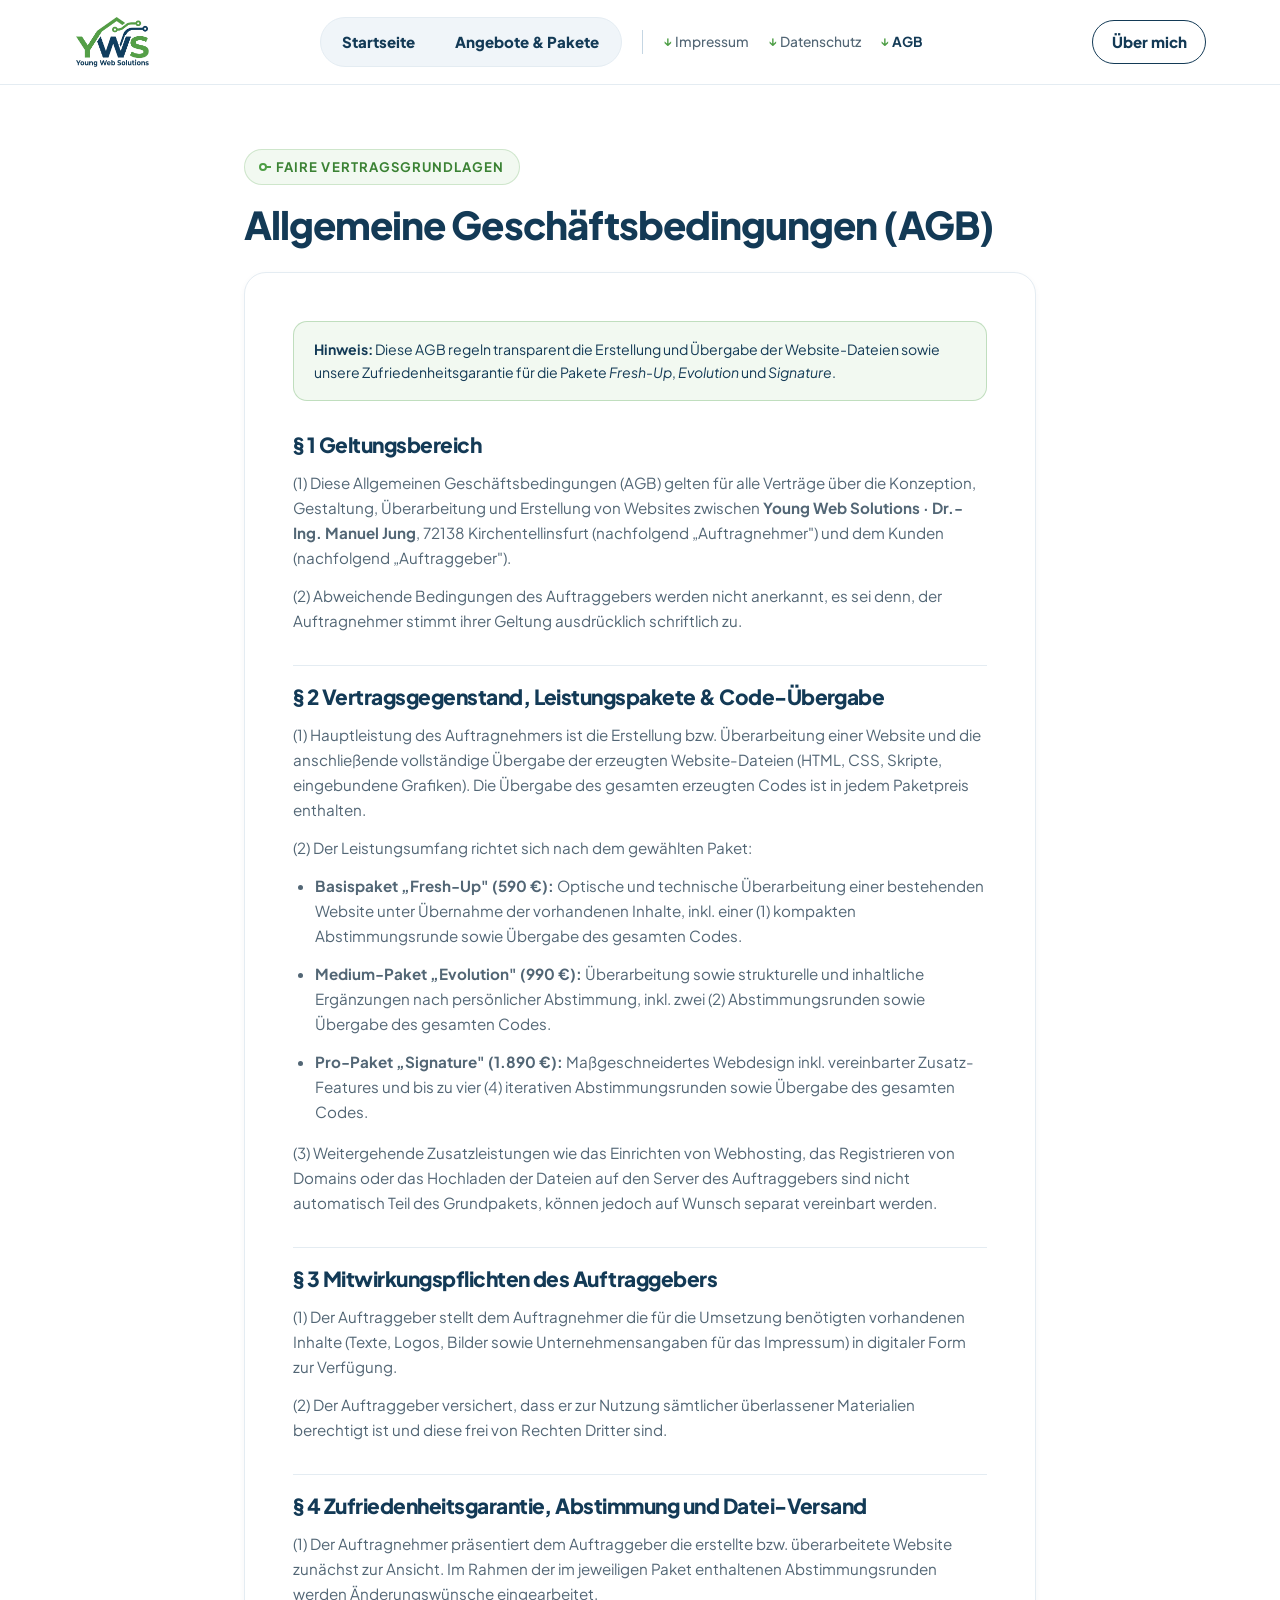
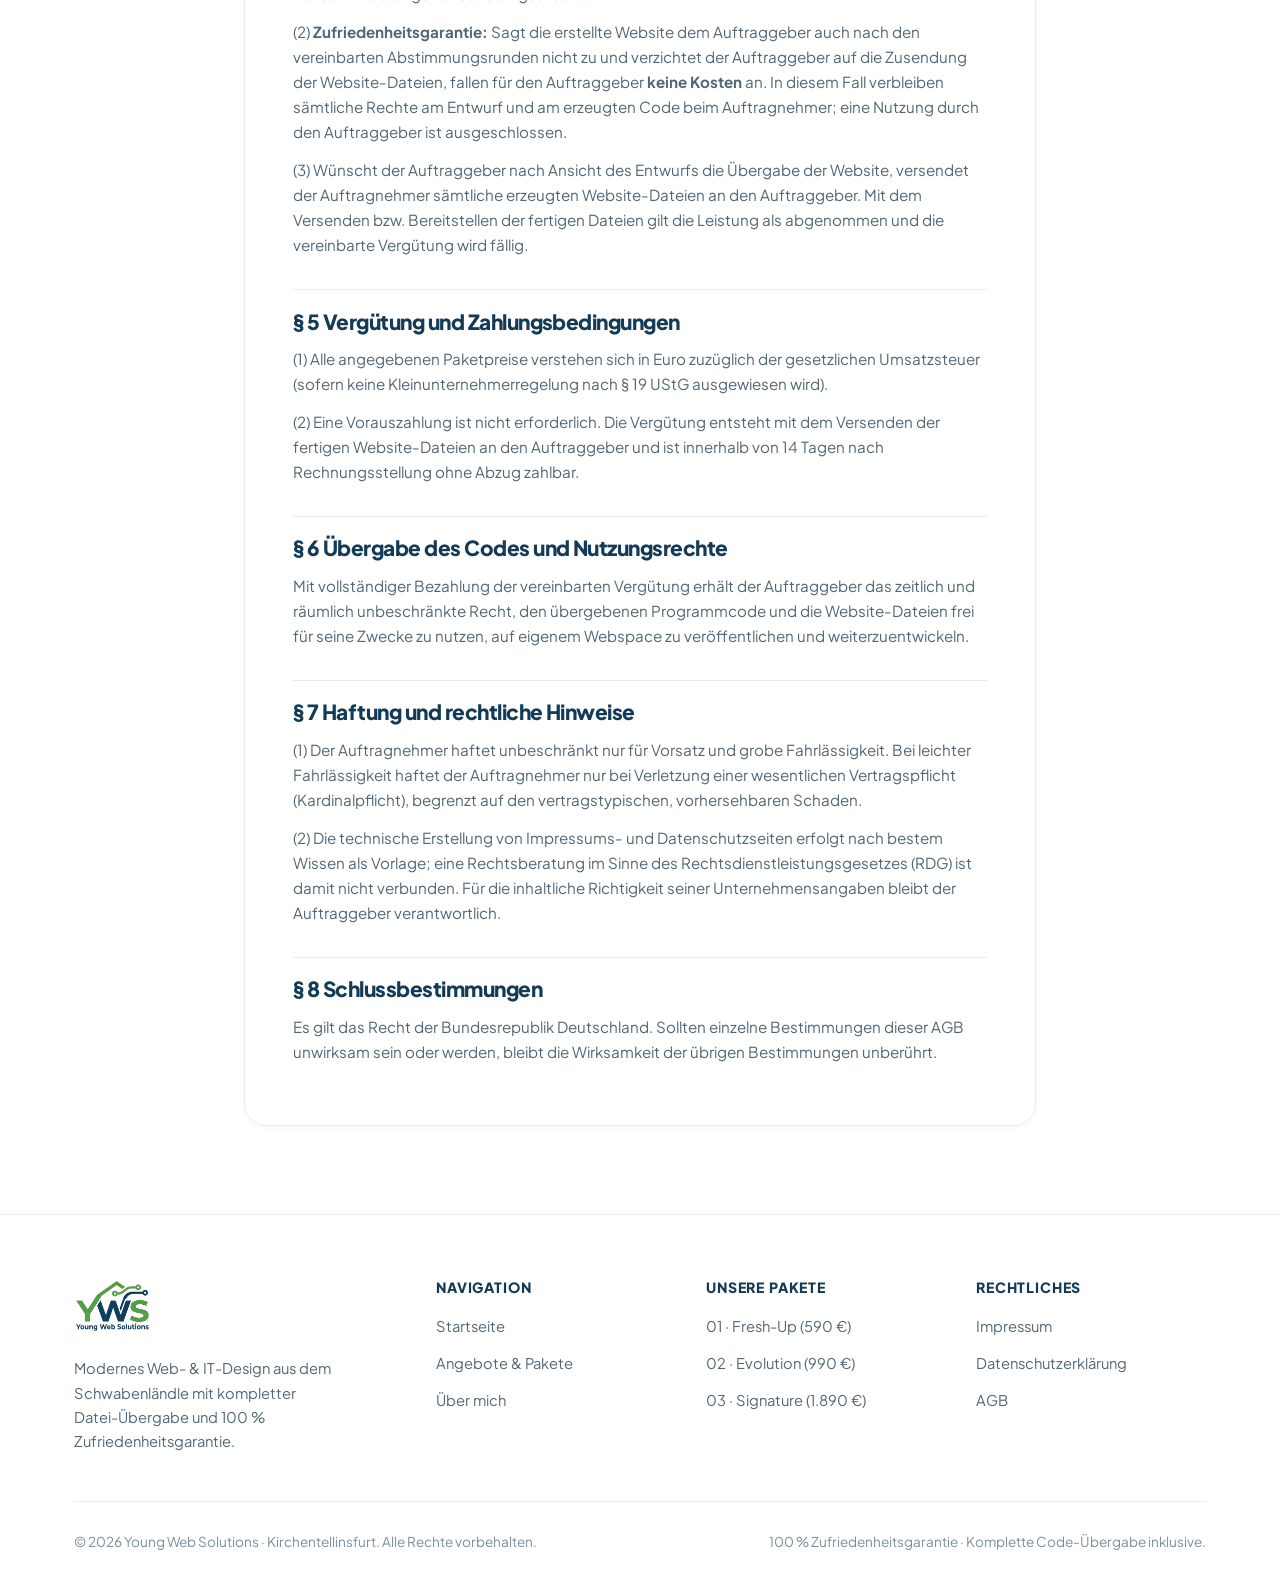
==== agb.html @ aafff188 "first commit" ====
<!DOCTYPE html>
<html lang="de">
<head>
  <meta charset="UTF-8" />
  <meta name="viewport" content="width=device-width, initial-scale=1.0" />
  <title>Allgemeine Geschäftsbedingungen (AGB) | Young Web Solutions</title>
  <meta name="description" content="Allgemeine Geschäftsbedingungen (AGB) inkl. Zufriedenheitsgarantie und Code-Übergabe von Young Web Solutions aus Kirchentellinsfurt." />
  <link rel="icon" type="image/png" href="assets/logo.png" />
  <link rel="preconnect" href="https://fonts.googleapis.com" />
  <link rel="preconnect" href="https://fonts.gstatic.com" crossorigin />
  <link href="https://fonts.googleapis.com/css2?family=Plus+Jakarta+Sans:wght@400;500;600;700;800&display=swap" rel="stylesheet" />
  <link rel="stylesheet" href="styles.css" />
</head>
<body>

  <!-- ======================= HEADER ======================= -->
  <header class="site-header">
    <div class="container nav-bar">
      <a href="index.html" class="brand-logo" aria-label="Young Web Solutions Startseite">
        <img src="assets/logo.png" alt="Young Web Solutions Logo" width="160" height="54" />
      </a>

      <nav class="nav-links" aria-label="Hauptnavigation">
        <div class="nav-group-pages" role="group" aria-label="Hauptseiten">
          <a href="index.html" class="nav-link--page">Startseite</a>
          <a href="angebote.html" class="nav-link--page">Angebote &amp; Pakete</a>
        </div>

        <span class="nav-divider" aria-hidden="true"></span>

        <div class="nav-group-sections" role="group" aria-label="Rechtliche Seiten">
          <a href="impressum.html" class="nav-link--section">Impressum</a>
          <a href="datenschutz.html" class="nav-link--section">Datenschutz</a>
          <a href="agb.html" class="nav-link--section" style="color:var(--yws-navy);font-weight:700;">AGB</a>
        </div>
      </nav>

      <div class="nav-actions">
        <button class="mobile-menu-btn" aria-label="Menü öffnen" aria-expanded="false">
          <svg width="24" height="24" viewBox="0 0 24 24" fill="none" stroke="currentColor" stroke-width="2.2" stroke-linecap="round">
            <line x1="3" y1="6" x2="21" y2="6"></line>
            <line x1="3" y1="12" x2="21" y2="12"></line>
            <line x1="3" y1="18" x2="21" y2="18"></line>
          </svg>
        </button>
        <a href="ueber-uns.html" class="nav-about-right">Über mich</a>
      </div>
    </div>
  </header>

  <main>
    <div class="legal-container">
      <span class="eyebrow">
        <span class="eyebrow__node"></span>
        Faire Vertragsgrundlagen
      </span>
      <h1 class="h1-display" style="font-size:2.4rem;margin-bottom:1.5rem;">Allgemeine Geschäftsbedingungen (AGB)</h1>

      <div class="legal-card legal-content">
        <div class="legal-notice-banner">
          <strong>Hinweis:</strong> Diese AGB regeln transparent die Erstellung und Übergabe der Website-Dateien sowie unsere Zufriedenheitsgarantie für die Pakete <em>Fresh-Up</em>, <em>Evolution</em> und <em>Signature</em>.
        </div>

        <h2>§ 1 Geltungsbereich</h2>
        <p>
          (1) Diese Allgemeinen Geschäftsbedingungen (AGB) gelten für alle Verträge über die Konzeption, Gestaltung, Überarbeitung und Erstellung von Websites zwischen <strong>Young Web Solutions · Dr.-Ing. Manuel Jung</strong>, 72138 Kirchentellinsfurt (nachfolgend „Auftragnehmer") und dem Kunden (nachfolgend „Auftraggeber").
        </p>
        <p>
          (2) Abweichende Bedingungen des Auftraggebers werden nicht anerkannt, es sei denn, der Auftragnehmer stimmt ihrer Geltung ausdrücklich schriftlich zu.
        </p>

        <h2>§ 2 Vertragsgegenstand, Leistungspakete &amp; Code-Übergabe</h2>
        <p>
          (1) Hauptleistung des Auftragnehmers ist die Erstellung bzw. Überarbeitung einer Website und die anschließende vollständige Übergabe der erzeugten Website-Dateien (HTML, CSS, Skripte, eingebundene Grafiken). Die Übergabe des gesamten erzeugten Codes ist in jedem Paketpreis enthalten.
        </p>
        <p>
          (2) Der Leistungsumfang richtet sich nach dem gewählten Paket:
        </p>
        <ul>
          <li><strong>Basispaket „Fresh-Up" (590 €):</strong> Optische und technische Überarbeitung einer bestehenden Website unter Übernahme der vorhandenen Inhalte, inkl. einer (1) kompakten Abstimmungsrunde sowie Übergabe des gesamten Codes.</li>
          <li><strong>Medium-Paket „Evolution" (990 €):</strong> Überarbeitung sowie strukturelle und inhaltliche Ergänzungen nach persönlicher Abstimmung, inkl. zwei (2) Abstimmungsrunden sowie Übergabe des gesamten Codes.</li>
          <li><strong>Pro-Paket „Signature" (1.890 €):</strong> Maßgeschneidertes Webdesign inkl. vereinbarter Zusatz-Features und bis zu vier (4) iterativen Abstimmungsrunden sowie Übergabe des gesamten Codes.</li>
        </ul>
        <p>
          (3) Weitergehende Zusatzleistungen wie das Einrichten von Webhosting, das Registrieren von Domains oder das Hochladen der Dateien auf den Server des Auftraggebers sind nicht automatisch Teil des Grundpakets, können jedoch auf Wunsch separat vereinbart werden.
        </p>

        <h2>§ 3 Mitwirkungspflichten des Auftraggebers</h2>
        <p>
          (1) Der Auftraggeber stellt dem Auftragnehmer die für die Umsetzung benötigten vorhandenen Inhalte (Texte, Logos, Bilder sowie Unternehmensangaben für das Impressum) in digitaler Form zur Verfügung.
        </p>
        <p>
          (2) Der Auftraggeber versichert, dass er zur Nutzung sämtlicher überlassener Materialien berechtigt ist und diese frei von Rechten Dritter sind.
        </p>

        <h2>§ 4 Zufriedenheitsgarantie, Abstimmung und Datei-Versand</h2>
        <p>
          (1) Der Auftragnehmer präsentiert dem Auftraggeber die erstellte bzw. überarbeitete Website zunächst zur Ansicht. Im Rahmen der im jeweiligen Paket enthaltenen Abstimmungsrunden werden Änderungswünsche eingearbeitet.
        </p>
        <p>
          (2) <strong>Zufriedenheitsgarantie:</strong> Sagt die erstellte Website dem Auftraggeber auch nach den vereinbarten Abstimmungsrunden nicht zu und verzichtet der Auftraggeber auf die Zusendung der Website-Dateien, fallen für den Auftraggeber <strong>keine Kosten</strong> an. In diesem Fall verbleiben sämtliche Rechte am Entwurf und am erzeugten Code beim Auftragnehmer; eine Nutzung durch den Auftraggeber ist ausgeschlossen.
        </p>
        <p>
          (3) Wünscht der Auftraggeber nach Ansicht des Entwurfs die Übergabe der Website, versendet der Auftragnehmer sämtliche erzeugten Website-Dateien an den Auftraggeber. Mit dem Versenden bzw. Bereitstellen der fertigen Dateien gilt die Leistung als abgenommen und die vereinbarte Vergütung wird fällig.
        </p>

        <h2>§ 5 Vergütung und Zahlungsbedingungen</h2>
        <p>
          (1) Alle angegebenen Paketpreise verstehen sich in Euro zuzüglich der gesetzlichen Umsatzsteuer (sofern keine Kleinunternehmerregelung nach § 19 UStG ausgewiesen wird).
        </p>
        <p>
          (2) Eine Vorauszahlung ist nicht erforderlich. Die Vergütung entsteht mit dem Versenden der fertigen Website-Dateien an den Auftraggeber und ist innerhalb von 14 Tagen nach Rechnungsstellung ohne Abzug zahlbar.
        </p>

        <h2>§ 6 Übergabe des Codes und Nutzungsrechte</h2>
        <p>
          Mit vollständiger Bezahlung der vereinbarten Vergütung erhält der Auftraggeber das zeitlich und räumlich unbeschränkte Recht, den übergebenen Programmcode und die Website-Dateien frei für seine Zwecke zu nutzen, auf eigenem Webspace zu veröffentlichen und weiterzuentwickeln.
        </p>

        <h2>§ 7 Haftung und rechtliche Hinweise</h2>
        <p>
          (1) Der Auftragnehmer haftet unbeschränkt nur für Vorsatz und grobe Fahrlässigkeit. Bei leichter Fahrlässigkeit haftet der Auftragnehmer nur bei Verletzung einer wesentlichen Vertragspflicht (Kardinalpflicht), begrenzt auf den vertragstypischen, vorhersehbaren Schaden.
        </p>
        <p>
          (2) Die technische Erstellung von Impressums- und Datenschutzseiten erfolgt nach bestem Wissen als Vorlage; eine Rechtsberatung im Sinne des Rechtsdienstleistungsgesetzes (RDG) ist damit nicht verbunden. Für die inhaltliche Richtigkeit seiner Unternehmensangaben bleibt der Auftraggeber verantwortlich.
        </p>

        <h2>§ 8 Schlussbestimmungen</h2>
        <p>
          Es gilt das Recht der Bundesrepublik Deutschland. Sollten einzelne Bestimmungen dieser AGB unwirksam sein oder werden, bleibt die Wirksamkeit der übrigen Bestimmungen unberührt.
        </p>
      </div>
    </div>
  </main>

  <!-- ======================= FOOTER ======================= -->
  <footer class="site-footer">
    <div class="container">
      <div class="footer-grid">
        <div class="footer-brand">
          <a href="index.html" class="brand-logo">
            <img src="assets/logo.png" alt="Young Web Solutions Logo" width="145" height="48" />
          </a>
          <p>
            Modernes Web- &amp; IT-Design aus dem Schwabenländle mit kompletter Datei-Übergabe und 100 % Zufriedenheitsgarantie.
          </p>
        </div>

        <div>
          <h4 class="footer-title">Navigation</h4>
          <ul class="footer-links">
            <li><a href="index.html">Startseite</a></li>
            <li><a href="angebote.html">Angebote &amp; Pakete</a></li>
            <li><a href="ueber-uns.html">Über mich</a></li>
          </ul>
        </div>

        <div>
          <h4 class="footer-title">Unsere Pakete</h4>
          <ul class="footer-links">
            <li><a href="angebote.html?paket=freshup">01 · Fresh-Up (590 €)</a></li>
            <li><a href="angebote.html?paket=evolution">02 · Evolution (990 €)</a></li>
            <li><a href="angebote.html?paket=signature">03 · Signature (1.890 €)</a></li>
          </ul>
        </div>

        <div>
          <h4 class="footer-title">Rechtliches</h4>
          <ul class="footer-links">
            <li><a href="impressum.html">Impressum</a></li>
            <li><a href="datenschutz.html">Datenschutzerklärung</a></li>
            <li><a href="agb.html">AGB</a></li>
          </ul>
        </div>
      </div>

      <div class="footer-bottom">
        <span>&copy; 2026 Young Web Solutions · Kirchentellinsfurt. Alle Rechte vorbehalten.</span>
        <span>100 % Zufriedenheitsgarantie · Komplette Code-Übergabe inklusive.</span>
      </div>
    </div>
  </footer>

  <script src="script.js"></script>
</body>
</html>
---- styles.css ----
/* ==========================================================================
   Young Web Solutions (YWS) — Design System & Stylesheet
   Stil: Weißer Hintergrund, präzise Typografie, YWS-Logo-Farbwelt (Navy & Grün)
   ========================================================================== */

:root {
  /* YWS Brand Colors (extracted from Logo) */
  --yws-navy: #133A56;
  --yws-navy-dark: #0B2538;
  --yws-navy-light: #1E4E70;
  --yws-navy-tint: #F0F5F9;

  --yws-green: #4D9E45;
  --yws-green-dark: #3B8234;
  --yws-green-light: #64B65B;
  --yws-green-tint: #F2F9F1;

  /* Pure White Canvas & Neutrals */
  --bg-white: #FFFFFF;
  --bg-subtle: #F9FBFC;
  --text-main: #132939;
  --text-muted: #526675;
  --text-light: #7B8E9D;
  --border-light: #E4ECF2;
  --border-hover: #C5D6E3;

  /* Shadows & Radius */
  --shadow-xs: 0 2px 6px rgba(19, 58, 86, 0.04);
  --shadow-sm: 0 6px 20px rgba(19, 58, 86, 0.06);
  --shadow-md: 0 14px 36px rgba(19, 58, 86, 0.09);
  --shadow-lg: 0 24px 54px rgba(19, 58, 86, 0.13);
  --shadow-green: 0 12px 28px rgba(77, 158, 69, 0.22);

  --radius-sm: 8px;
  --radius-md: 14px;
  --radius-lg: 22px;
  --radius-pill: 999px;

  --container-max: 1180px;
  --transition: 0.25s cubic-bezier(0.16, 1, 0.3, 1);
}

*,
*::before,
*::after {
  box-sizing: border-box;
  margin: 0;
  padding: 0;
}

html {
  scroll-behavior: smooth;
  font-size: 16px;
  background-color: var(--bg-white);
  color: var(--text-main);
  font-family: 'Plus Jakarta Sans', -apple-system, BlinkMacSystemFont, 'Segoe UI', Roboto, sans-serif;
  -webkit-font-smoothing: antialiased;
}

body {
  background-color: var(--bg-white);
  color: var(--text-main);
  line-height: 1.65;
  overflow-x: hidden;
  display: flex;
  flex-direction: column;
  min-height: 100vh;
}

main {
  flex: 1;
}

img {
  max-width: 100%;
  height: auto;
  display: block;
}

a {
  color: inherit;
  text-decoration: none;
  transition: color var(--transition);
}

ul {
  list-style: none;
}

/* ==========================================================================
   Layout & Containers
   ========================================================================== */

.container {
  width: 100%;
  max-width: var(--container-max);
  margin: 0 auto;
  padding: 0 1.5rem;
}

.section {
  padding: 5.5rem 0;
  background-color: var(--bg-white);
  position: relative;
}

.section--subtle-border {
  border-top: 1px solid var(--border-light);
  border-bottom: 1px solid var(--border-light);
}

.section-header {
  max-width: 700px;
  margin: 0 auto 3.5rem;
  text-align: center;
}

.section-header--left {
  margin-left: 0;
  text-align: left;
}

/* Circuit Badge inspired by YWS Logo nodes */
.eyebrow {
  display: inline-flex;
  align-items: center;
  gap: 0.55rem;
  font-size: 0.82rem;
  font-weight: 700;
  text-transform: uppercase;
  letter-spacing: 0.08em;
  color: var(--yws-green-dark);
  background-color: var(--yws-green-tint);
  border: 1px solid rgba(77, 158, 69, 0.22);
  padding: 0.38rem 0.9rem;
  border-radius: var(--radius-pill);
  margin-bottom: 1.1rem;
}

.eyebrow__node {
  width: 8px;
  height: 8px;
  border-radius: 50%;
  border: 2px solid var(--yws-green);
  background: var(--bg-white);
  position: relative;
}

.eyebrow__node::after {
  content: '';
  position: absolute;
  top: 50%;
  left: 100%;
  width: 6px;
  height: 2px;
  background: var(--yws-green);
  transform: translateY(-50%);
}

h1, h2, h3, h4 {
  color: var(--yws-navy);
  font-weight: 800;
  line-height: 1.18;
  letter-spacing: -0.025em;
}

.h1-display {
  font-size: clamp(2.35rem, 4.5vw, 3.6rem);
  margin-bottom: 1.35rem;
}

.h2-title {
  font-size: clamp(1.85rem, 3.2vw, 2.55rem);
  margin-bottom: 1rem;
}

.h3-title {
  font-size: 1.35rem;
  margin-bottom: 0.65rem;
}

.lead {
  font-size: clamp(1.06rem, 1.4vw, 1.2rem);
  color: var(--text-muted);
  line-height: 1.7;
}

.text-green {
  color: var(--yws-green);
}

.text-navy {
  color: var(--yws-navy);
}

/* ==========================================================================
   Navigation Header (Pure White with subtle bottom line)
   ========================================================================== */

.site-header {
  position: sticky;
  top: 0;
  z-index: 100;
  background-color: rgba(255, 255, 255, 0.94);
  backdrop-filter: blur(12px);
  border-bottom: 1px solid var(--border-light);
  transition: box-shadow var(--transition);
}

.site-header.is-scrolled {
  box-shadow: var(--shadow-xs);
}

.nav-bar {
  display: flex;
  align-items: center;
  justify-content: space-between;
  height: 84px;
  gap: 1.5rem;
}

.brand-logo {
  display: inline-flex;
  align-items: center;
  gap: 0.85rem;
  flex-shrink: 0;
}

.brand-logo img {
  height: 54px;
  width: auto;
  object-fit: contain;
}

.nav-links {
  display: flex;
  align-items: center;
  gap: 0.5rem;
  flex: 1;
  justify-content: center;
}

/* Visual separation between Main Pages and On-Page Section Links */
.nav-group-pages {
  display: inline-flex;
  align-items: center;
  gap: 0.4rem;
  background: var(--yws-navy-tint);
  padding: 0.3rem;
  border-radius: var(--radius-pill);
  border: 1px solid var(--border-light);
}

.nav-link--page {
  font-size: 0.94rem;
  font-weight: 800;
  color: var(--yws-navy);
  padding: 0.45rem 1.05rem;
  border-radius: var(--radius-pill);
  transition: all var(--transition);
}

.nav-link--page:hover {
  background: rgba(255, 255, 255, 0.75);
  color: var(--yws-green-dark);
}

.nav-link--page.is-active {
  background: var(--yws-navy);
  color: #FFFFFF;
  box-shadow: var(--shadow-xs);
}

.nav-divider {
  width: 1px;
  height: 24px;
  background-color: var(--border-hover);
  margin: 0 0.75rem;
}

.nav-group-sections {
  display: inline-flex;
  align-items: center;
  gap: 1.15rem;
}

.nav-link--section {
  font-size: 0.86rem;
  font-weight: 500;
  color: var(--text-muted);
  display: inline-flex;
  align-items: center;
  gap: 0.28rem;
  padding: 0.3rem 0;
  position: relative;
}

.nav-link--section::before {
  content: '↓';
  font-size: 0.75rem;
  color: var(--yws-green);
  font-weight: 700;
}

.nav-link--section:hover {
  color: var(--yws-navy);
}

.nav-actions {
  display: flex;
  align-items: center;
  gap: 0.75rem;
  flex-shrink: 0;
}

/* Far-right always-visible "Über mich" main page button */
.nav-about-right {
  font-size: 0.94rem;
  font-weight: 800;
  color: var(--yws-navy);
  padding: 0.55rem 1.15rem;
  border-radius: var(--radius-pill);
  border: 1.5px solid var(--yws-navy);
  background: var(--bg-white);
  transition: all var(--transition);
  white-space: nowrap;
}

.nav-about-right:hover {
  background: var(--yws-navy-tint);
  color: var(--yws-green-dark);
  border-color: var(--yws-green);
}

.nav-about-right.is-active {
  background: var(--yws-navy);
  color: #FFFFFF;
  border-color: var(--yws-navy);
}

.mobile-menu-btn {
  display: none;
  background: none;
  border: 1px solid var(--border-light);
  border-radius: var(--radius-sm);
  padding: 0.55rem;
  cursor: pointer;
  color: var(--yws-navy);
}

/* ==========================================================================
   Buttons
   ========================================================================== */

.btn {
  display: inline-flex;
  align-items: center;
  justify-content: center;
  gap: 0.55rem;
  font-family: inherit;
  font-size: 0.96rem;
  font-weight: 700;
  padding: 0.85rem 1.55rem;
  border-radius: var(--radius-pill);
  border: 2px solid transparent;
  cursor: pointer;
  transition: all var(--transition);
  text-decoration: none;
  white-space: nowrap;
}

.btn--primary {
  background-color: var(--yws-green);
  color: #FFFFFF;
  box-shadow: 0 6px 18px rgba(77, 158, 69, 0.25);
}

.btn--primary:hover {
  background-color: var(--yws-green-dark);
  transform: translateY(-2px);
  box-shadow: var(--shadow-green);
}

.btn--navy {
  background-color: var(--yws-navy);
  color: #FFFFFF;
  box-shadow: 0 6px 18px rgba(19, 58, 86, 0.18);
}

.btn--navy:hover {
  background-color: var(--yws-navy-dark);
  transform: translateY(-2px);
  box-shadow: 0 10px 24px rgba(19, 58, 86, 0.26);
}

.btn--outline {
  background-color: var(--bg-white);
  color: var(--yws-navy);
  border-color: var(--border-hover);
}

.btn--outline:hover {
  border-color: var(--yws-navy);
  background-color: var(--yws-navy-tint);
}

.btn--sm {
  padding: 0.62rem 1.2rem;
  font-size: 0.88rem;
}

.btn--full {
  width: 100%;
}

/* ==========================================================================
   Hero Section & Interactive Before/After Showcase
   ========================================================================== */

.hero {
  padding: 4.5rem 0 5.5rem;
  background-color: var(--bg-white);
  position: relative;
  overflow: hidden;
}

/* Subtle decorative circuit line in background */
.hero-circuit-bg {
  position: absolute;
  top: 20px;
  right: -60px;
  width: 520px;
  height: 520px;
  opacity: 0.055;
  pointer-events: none;
  z-index: 0;
}

.hero-grid {
  display: grid;
  grid-template-columns: 1.08fr 0.92fr;
  gap: 3.5rem;
  align-items: center;
  position: relative;
  z-index: 1;
}

.hero-actions {
  display: flex;
  flex-wrap: wrap;
  gap: 1rem;
  margin-top: 2.1rem;
}

.hero-trust {
  display: flex;
  flex-wrap: wrap;
  gap: 1.6rem;
  margin-top: 2.6rem;
  padding-top: 1.8rem;
  border-top: 1px solid var(--border-light);
}

.trust-item {
  display: flex;
  align-items: center;
  gap: 0.55rem;
  font-size: 0.9rem;
  font-weight: 600;
  color: var(--text-main);
}

.trust-dot {
  width: 10px;
  height: 10px;
  border-radius: 50%;
  border: 2.5px solid var(--yws-green);
  background-color: var(--bg-white);
  flex-shrink: 0;
}

/* Interactive Transformation Card */
.showcase-card {
  background: var(--bg-white);
  border: 1px solid var(--border-light);
  border-radius: var(--radius-lg);
  padding: 1.5rem;
  box-shadow: var(--shadow-lg);
  position: relative;
}

.showcase-card__top {
  display: flex;
  align-items: center;
  justify-content: space-between;
  margin-bottom: 1.15rem;
  padding-bottom: 0.9rem;
  border-bottom: 1px solid var(--border-light);
}

.browser-dots {
  display: flex;
  gap: 6px;
}

.browser-dots span {
  width: 10px;
  height: 10px;
  border-radius: 50%;
  background: var(--border-hover);
}

.browser-dots span:nth-child(1) { background: #FF6B6B; }
.browser-dots span:nth-child(2) { background: #FFD166; }
.browser-dots span:nth-child(3) { background: var(--yws-green); }

.mode-switch {
  display: inline-flex;
  background: var(--yws-navy-tint);
  padding: 3px;
  border-radius: var(--radius-pill);
  border: 1px solid var(--border-light);
}

.mode-switch__btn {
  border: none;
  background: transparent;
  font-family: inherit;
  font-size: 0.78rem;
  font-weight: 700;
  padding: 0.35rem 0.85rem;
  border-radius: var(--radius-pill);
  cursor: pointer;
  color: var(--text-muted);
  transition: all var(--transition);
}

.mode-switch__btn.is-active {
  background: var(--bg-white);
  color: var(--yws-navy);
  box-shadow: var(--shadow-xs);
}

.mode-switch__btn.is-active[data-view="after"] {
  background: var(--yws-green);
  color: #FFFFFF;
}

.preview-stage {
  border-radius: var(--radius-md);
  border: 1px solid var(--border-light);
  padding: 1.5rem;
  min-height: 300px;
  display: flex;
  flex-direction: column;
  justify-content: space-between;
  transition: all 0.35s ease;
  background: var(--bg-white);
}

.preview-stage.is-before {
  background: #F4F5F7;
  font-family: 'Georgia', serif;
  border-style: dashed;
}

.preview-badge {
  display: inline-flex;
  align-items: center;
  gap: 0.4rem;
  font-family: 'Plus Jakarta Sans', sans-serif;
  font-size: 0.75rem;
  font-weight: 700;
  padding: 0.28rem 0.7rem;
  border-radius: var(--radius-pill);
  width: fit-content;
  margin-bottom: 0.9rem;
}

.preview-badge--old {
  background: #FFE8E8;
  color: #B83232;
}

.preview-badge--new {
  background: var(--yws-green-tint);
  color: var(--yws-green-dark);
}

.preview-metrics {
  display: grid;
  grid-template-columns: repeat(3, 1fr);
  gap: 0.75rem;
  margin-top: 1.25rem;
  font-family: 'Plus Jakarta Sans', sans-serif;
}

.metric-box {
  background: var(--bg-white);
  border: 1px solid var(--border-light);
  border-radius: var(--radius-sm);
  padding: 0.75rem;
  text-align: center;
}

.metric-box__val {
  display: block;
  font-size: 1.15rem;
  font-weight: 800;
  color: var(--yws-navy);
}

.metric-box__val--good {
  color: var(--yws-green-dark);
}

.metric-box__val--bad {
  color: #C94A4A;
}

.metric-box__label {
  font-size: 0.72rem;
  color: var(--text-muted);
  font-weight: 600;
}

/* ==========================================================================
   Feature / Philosophy Grid (Roof + Circuit Concept)
   ========================================================================== */

.pillars-grid {
  display: grid;
  grid-template-columns: repeat(3, 1fr);
  gap: 2rem;
}

.pillar-card {
  background: var(--bg-white);
  border: 1px solid var(--border-light);
  border-radius: var(--radius-md);
  padding: 2.2rem 1.9rem;
  transition: all var(--transition);
  position: relative;
}

.pillar-card::before {
  content: '';
  position: absolute;
  top: 0;
  left: 1.9rem;
  right: 1.9rem;
  height: 3px;
  background: linear-gradient(90deg, var(--yws-green), var(--yws-navy));
  border-radius: 0 0 4px 4px;
  opacity: 0;
  transition: opacity var(--transition);
}

.pillar-card:hover {
  transform: translateY(-5px);
  box-shadow: var(--shadow-md);
  border-color: var(--border-hover);
}

.pillar-card:hover::before {
  opacity: 1;
}

.pillar-icon {
  width: 52px;
  height: 52px;
  border-radius: 12px;
  background: var(--yws-green-tint);
  color: var(--yws-green-dark);
  display: flex;
  align-items: center;
  justify-content: center;
  margin-bottom: 1.4rem;
}

.pillar-card:nth-child(2) .pillar-icon {
  background: var(--yws-navy-tint);
  color: var(--yws-navy);
}

.pillar-card p {
  color: var(--text-muted);
  font-size: 0.96rem;
}

/* ==========================================================================
   Pricing / Packages Cards (3 Core Packages)
   ========================================================================== */

.pricing-grid {
  display: grid;
  grid-template-columns: repeat(3, 1fr);
  gap: 2rem;
  align-items: stretch;
}

.package-card {
  background: var(--bg-white);
  border: 1.5px solid var(--border-light);
  border-radius: var(--radius-lg);
  padding: 2.5rem 2.1rem;
  display: flex;
  flex-direction: column;
  justify-content: space-between;
  position: relative;
  transition: all var(--transition);
}

.package-card:hover {
  border-color: var(--border-hover);
  box-shadow: var(--shadow-md);
  transform: translateY(-4px);
}

.package-card--featured {
  border: 2px solid var(--yws-green);
  box-shadow: var(--shadow-lg);
}

.package-card.is-recommended-highlight {
  outline: 3px solid var(--yws-green);
  outline-offset: 4px;
}

.package-ribbon {
  position: absolute;
  top: -14px;
  right: 24px;
  background: var(--yws-green);
  color: #FFFFFF;
  font-size: 0.76rem;
  font-weight: 800;
  text-transform: uppercase;
  letter-spacing: 0.06em;
  padding: 0.35rem 0.95rem;
  border-radius: var(--radius-pill);
  box-shadow: 0 4px 12px rgba(77, 158, 69, 0.3);
}

.package-tier {
  font-size: 0.8rem;
  font-weight: 700;
  text-transform: uppercase;
  letter-spacing: 0.08em;
  color: var(--yws-green-dark);
  margin-bottom: 0.4rem;
  display: block;
}

.package-name {
  font-size: 1.65rem;
  font-weight: 800;
  color: var(--yws-navy);
  margin-bottom: 0.4rem;
}

.package-tagline {
  font-size: 0.95rem;
  color: var(--text-muted);
  min-height: 3rem;
  margin-bottom: 1.5rem;
}

.package-price-box {
  padding: 1.35rem 0;
  border-top: 1px solid var(--border-light);
  border-bottom: 1px solid var(--border-light);
  margin-bottom: 1.6rem;
}

.package-price-label {
  font-size: 0.78rem;
  font-weight: 600;
  color: var(--text-light);
  text-transform: uppercase;
  letter-spacing: 0.05em;
  display: block;
}

.package-price {
  font-size: 2.55rem;
  font-weight: 800;
  color: var(--yws-navy);
  line-height: 1.15;
  letter-spacing: -0.03em;
}

.package-price span {
  font-size: 1rem;
  font-weight: 600;
  color: var(--text-muted);
}

.package-vat {
  font-size: 0.8rem;
  color: var(--text-light);
  margin-top: 0.25rem;
}

.package-features {
  display: flex;
  flex-direction: column;
  gap: 0.88rem;
  margin-bottom: 2.2rem;
}

.package-features li {
  display: flex;
  align-items: flex-start;
  gap: 0.7rem;
  font-size: 0.94rem;
  color: var(--text-main);
  line-height: 1.45;
}

.check-icon {
  width: 20px;
  height: 20px;
  border-radius: 50%;
  background: var(--yws-green-tint);
  color: var(--yws-green-dark);
  display: inline-flex;
  align-items: center;
  justify-content: center;
  flex-shrink: 0;
  margin-top: 2px;
  font-size: 0.75rem;
  font-weight: 800;
}

.package-ideal {
  background: var(--bg-subtle);
  border-radius: var(--radius-sm);
  padding: 0.9rem 1rem;
  font-size: 0.85rem;
  color: var(--text-muted);
  margin-bottom: 1.6rem;
  border-left: 3px solid var(--yws-navy);
}

.package-card--featured .package-ideal {
  border-left-color: var(--yws-green);
  background: var(--yws-green-tint);
  color: var(--yws-navy);
}

/* ==========================================================================
   Interactive Package Finder ("Welches Paket passt zu Ihnen?")
   ========================================================================== */

.finder-box {
  background: var(--bg-white);
  border: 1.5px solid var(--border-light);
  border-radius: var(--radius-lg);
  padding: 2.4rem;
  box-shadow: var(--shadow-sm);
  margin-bottom: 4rem;
}

.finder-options {
  display: grid;
  grid-template-columns: repeat(3, 1fr);
  gap: 1.15rem;
  margin-top: 1.5rem;
}

.finder-option {
  background: var(--bg-white);
  border: 1.5px solid var(--border-light);
  border-radius: var(--radius-md);
  padding: 1.35rem;
  text-align: left;
  font-family: inherit;
  cursor: pointer;
  transition: all var(--transition);
  display: flex;
  flex-direction: column;
  gap: 0.45rem;
}

.finder-option:hover {
  border-color: var(--yws-green);
  background: var(--yws-green-tint);
}

.finder-option.is-selected {
  border-color: var(--yws-green);
  background: var(--yws-green-tint);
  box-shadow: var(--shadow-xs);
}

.finder-option__title {
  font-size: 1rem;
  font-weight: 800;
  color: var(--yws-navy);
}

.finder-option__desc {
  font-size: 0.86rem;
  color: var(--text-muted);
  line-height: 1.45;
}

.finder-result {
  margin-top: 1.4rem;
  padding: 1.15rem 1.4rem;
  border-radius: var(--radius-md);
  background: var(--yws-navy-tint);
  border: 1px solid var(--border-hover);
  display: flex;
  align-items: center;
  justify-content: space-between;
  gap: 1rem;
  flex-wrap: wrap;
}

/* ==========================================================================
   Comparison Table
   ========================================================================== */

.comparison-wrap {
  overflow-x: auto;
  border: 1px solid var(--border-light);
  border-radius: var(--radius-lg);
  background: var(--bg-white);
  box-shadow: var(--shadow-xs);
}

.comparison-table {
  width: 100%;
  border-collapse: collapse;
  min-width: 680px;
}

.comparison-table th,
.comparison-table td {
  padding: 1.1rem 1.35rem;
  text-align: left;
  border-bottom: 1px solid var(--border-light);
  font-size: 0.94rem;
}

.comparison-table th {
  background: var(--bg-subtle);
  color: var(--yws-navy);
  font-weight: 800;
}

.comparison-table th:not(:first-child),
.comparison-table td:not(:first-child) {
  text-align: center;
  width: 20%;
}

.comparison-table tr:last-child td {
  border-bottom: none;
}

.comparison-table tbody tr:hover {
  background-color: var(--bg-subtle);
}

/* ==========================================================================
   Process Steps (3-Step Workflow)
   ========================================================================== */

.steps-grid {
  display: grid;
  grid-template-columns: repeat(3, 1fr);
  gap: 2rem;
  position: relative;
}

.step-card {
  background: var(--bg-white);
  border: 1px solid var(--border-light);
  border-radius: var(--radius-md);
  padding: 2rem;
  position: relative;
}

.step-number {
  display: inline-flex;
  align-items: center;
  justify-content: center;
  width: 42px;
  height: 42px;
  border-radius: 50%;
  background: var(--yws-navy);
  color: #FFFFFF;
  font-weight: 800;
  font-size: 0.95rem;
  margin-bottom: 1.2rem;
  border: 3px solid var(--yws-green-tint);
}

/* ==========================================================================
   Contact & Package Inquiry Form
   ========================================================================== */

.contact-grid {
  display: grid;
  grid-template-columns: 0.9fr 1.1fr;
  gap: 3.5rem;
  align-items: start;
}

.contact-info-card {
  background: var(--bg-subtle);
  border: 1px solid var(--border-light);
  border-radius: var(--radius-lg);
  padding: 2.2rem;
}

.contact-list {
  display: flex;
  flex-direction: column;
  gap: 1.25rem;
  margin-top: 1.6rem;
}

.contact-list__item {
  display: flex;
  align-items: flex-start;
  gap: 0.9rem;
}

.contact-list__icon {
  width: 40px;
  height: 40px;
  border-radius: 10px;
  background: var(--bg-white);
  border: 1px solid var(--border-light);
  color: var(--yws-green-dark);
  display: flex;
  align-items: center;
  justify-content: center;
  flex-shrink: 0;
}

.form-card {
  background: var(--bg-white);
  border: 1.5px solid var(--border-light);
  border-radius: var(--radius-lg);
  padding: 2.4rem;
  box-shadow: var(--shadow-sm);
}

.form-row {
  display: grid;
  grid-template-columns: 1fr 1fr;
  gap: 1.15rem;
}

.form-group {
  margin-bottom: 1.25rem;
}

.form-label {
  display: block;
  font-size: 0.88rem;
  font-weight: 700;
  color: var(--yws-navy);
  margin-bottom: 0.45rem;
}

.form-control {
  width: 100%;
  padding: 0.82rem 1rem;
  font-family: inherit;
  font-size: 0.95rem;
  color: var(--text-main);
  background: var(--bg-white);
  border: 1.5px solid var(--border-light);
  border-radius: var(--radius-sm);
  transition: border-color var(--transition), box-shadow var(--transition);
}

.form-control:focus {
  outline: none;
  border-color: var(--yws-green);
  box-shadow: 0 0 0 3px rgba(77, 158, 69, 0.15);
}

textarea.form-control {
  resize: vertical;
  min-height: 120px;
}

.form-checkbox {
  display: flex;
  align-items: flex-start;
  gap: 0.65rem;
  font-size: 0.85rem;
  color: var(--text-muted);
  margin-bottom: 1.4rem;
}

.form-checkbox input {
  margin-top: 0.25rem;
  accent-color: var(--yws-green);
}

.form-checkbox a {
  color: var(--yws-navy);
  text-decoration: underline;
}

.form-feedback {
  display: none;
  padding: 1rem 1.2rem;
  border-radius: var(--radius-sm);
  background: var(--yws-green-tint);
  border: 1px solid var(--yws-green);
  color: var(--yws-navy);
  font-weight: 600;
  font-size: 0.92rem;
  margin-top: 1rem;
}

.form-feedback.is-visible {
  display: block;
}

/* ==========================================================================
   FAQ Accordion
   ========================================================================== */

.faq-list {
  max-width: 820px;
  margin: 0 auto;
  display: flex;
  flex-direction: column;
  gap: 1rem;
}

.faq-item {
  border: 1px solid var(--border-light);
  border-radius: var(--radius-md);
  background: var(--bg-white);
  overflow: hidden;
}

.faq-question {
  width: 100%;
  background: none;
  border: none;
  padding: 1.3rem 1.5rem;
  text-align: left;
  font-family: inherit;
  font-size: 1.02rem;
  font-weight: 700;
  color: var(--yws-navy);
  display: flex;
  align-items: center;
  justify-content: space-between;
  gap: 1rem;
  cursor: pointer;
}

.faq-question:hover {
  color: var(--yws-green-dark);
}

.faq-icon {
  width: 26px;
  height: 26px;
  border-radius: 50%;
  background: var(--yws-navy-tint);
  color: var(--yws-navy);
  display: inline-flex;
  align-items: center;
  justify-content: center;
  font-weight: 800;
  transition: transform var(--transition), background var(--transition);
  flex-shrink: 0;
}

.faq-item.is-open .faq-icon {
  transform: rotate(45deg);
  background: var(--yws-green);
  color: #FFFFFF;
}

.faq-answer {
  max-height: 0;
  overflow: hidden;
  transition: max-height 0.3s ease;
}

.faq-answer__inner {
  padding: 0 1.5rem 1.35rem;
  color: var(--text-muted);
  font-size: 0.95rem;
}

/* ==========================================================================
   Legal Pages (Impressum, Datenschutz, AGB)
   ========================================================================== */

.legal-container {
  max-width: 840px;
  margin: 0 auto;
  padding: 4rem 1.5rem 5.5rem;
}

.legal-card {
  background: var(--bg-white);
  border: 1px solid var(--border-light);
  border-radius: var(--radius-lg);
  padding: 3rem;
  box-shadow: var(--shadow-xs);
}

.legal-notice-banner {
  background: var(--yws-green-tint);
  border: 1px solid rgba(77, 158, 69, 0.3);
  border-radius: var(--radius-md);
  padding: 1rem 1.25rem;
  font-size: 0.88rem;
  color: var(--yws-navy);
  margin-bottom: 2rem;
}

.legal-content h2 {
  font-size: 1.3rem;
  margin: 2rem 0 0.75rem;
  padding-top: 1.2rem;
  border-top: 1px solid var(--border-light);
}

.legal-content h2:first-of-type {
  border-top: none;
  padding-top: 0;
  margin-top: 0.5rem;
}

.legal-content h3 {
  font-size: 1.05rem;
  margin: 1.25rem 0 0.45rem;
}

.legal-content p,
.legal-content li {
  color: var(--text-muted);
  font-size: 0.95rem;
  margin-bottom: 0.8rem;
}

.legal-content ul {
  list-style: disc;
  padding-left: 1.4rem;
  margin-bottom: 1rem;
}

.placeholder-tag {
  background: #FFF7E0;
  color: #8A5A00;
  padding: 0.1rem 0.45rem;
  border-radius: 4px;
  font-weight: 600;
  font-size: 0.88em;
  border: 1px dashed #E0B243;
}

/* ==========================================================================
   Footer (Clean White with Navy/Green Accents)
   ========================================================================== */

.site-footer {
  background: var(--bg-white);
  border-top: 1px solid var(--border-light);
  padding: 4rem 0 2.2rem;
}

.footer-grid {
  display: grid;
  grid-template-columns: 1.4fr 1fr 1fr 1fr;
  gap: 2.5rem;
  padding-bottom: 3rem;
  border-bottom: 1px solid var(--border-light);
}

.footer-brand p {
  color: var(--text-muted);
  font-size: 0.92rem;
  max-width: 320px;
  margin-top: 1rem;
}

.footer-title {
  font-size: 0.88rem;
  font-weight: 800;
  text-transform: uppercase;
  letter-spacing: 0.06em;
  color: var(--yws-navy);
  margin-bottom: 1.1rem;
}

.footer-links {
  display: flex;
  flex-direction: column;
  gap: 0.65rem;
}

.footer-links a {
  font-size: 0.92rem;
  color: var(--text-muted);
}

.footer-links a:hover {
  color: var(--yws-green-dark);
}

.footer-bottom {
  display: flex;
  align-items: center;
  justify-content: space-between;
  flex-wrap: wrap;
  gap: 1rem;
  padding-top: 1.8rem;
  font-size: 0.85rem;
  color: var(--text-light);
}

/* ==========================================================================
   Guarantee Banner & About Page Styles
   ========================================================================== */

.guarantee-banner {
  background: var(--yws-green-tint);
  border: 1.5px solid rgba(77, 158, 69, 0.35);
  border-radius: var(--radius-lg);
  padding: 2rem 2.4rem;
  display: flex;
  align-items: center;
  justify-content: space-between;
  gap: 2rem;
  margin-top: 3rem;
}

.guarantee-banner__badge {
  width: 60px;
  height: 60px;
  border-radius: 16px;
  background: var(--bg-white);
  border: 2px solid var(--yws-green);
  color: var(--yws-green-dark);
  display: flex;
  align-items: center;
  justify-content: center;
  font-size: 1.65rem;
  font-weight: 800;
  flex-shrink: 0;
  box-shadow: var(--shadow-xs);
}

.guarantee-banner__content {
  flex: 1;
}

.about-grid {
  display: grid;
  grid-template-columns: 1.05fr 0.95fr;
  gap: 3.5rem;
  align-items: center;
}

.profile-card {
  background: var(--bg-white);
  border: 1.5px solid var(--border-light);
  border-radius: var(--radius-lg);
  padding: 2.4rem;
  box-shadow: var(--shadow-md);
}

.profile-facts {
  display: grid;
  grid-template-columns: 1fr 1fr;
  gap: 1rem;
  margin-top: 1.6rem;
}

.profile-fact {
  background: var(--bg-subtle);
  border: 1px solid var(--border-light);
  border-radius: var(--radius-sm);
  padding: 1rem;
}

.profile-fact__label {
  display: block;
  font-size: 0.78rem;
  font-weight: 700;
  text-transform: uppercase;
  letter-spacing: 0.05em;
  color: var(--text-light);
  margin-bottom: 0.25rem;
}

.profile-fact__value {
  font-size: 1rem;
  font-weight: 800;
  color: var(--yws-navy);
}

/* ==========================================================================
   Responsive Design
   ========================================================================== */

@media (max-width: 980px) {
  .hero-grid,
  .contact-grid,
  .about-grid {
    grid-template-columns: 1fr;
  }

  .guarantee-banner {
    flex-direction: column;
    align-items: flex-start;
  }

  .pillars-grid,
  .pricing-grid,
  .steps-grid,
  .finder-options {
    grid-template-columns: 1fr;
  }

  .footer-grid {
    grid-template-columns: 1fr 1fr;
  }
}

@media (max-width: 860px) {
  .mobile-menu-btn {
    display: inline-flex;
  }

  .nav-links {
    position: absolute;
    top: 84px;
    left: 0;
    right: 0;
    background: var(--bg-white);
    flex-direction: column;
    align-items: flex-start;
    padding: 1.5rem;
    gap: 1.1rem;
    border-bottom: 1px solid var(--border-light);
    box-shadow: var(--shadow-md);
    display: none;
  }

  .nav-links.is-open {
    display: flex;
  }

  .nav-group-pages,
  .nav-group-sections {
    flex-direction: column;
    align-items: flex-start;
    width: 100%;
  }

  .nav-divider {
    width: 100%;
    height: 1px;
    margin: 0.35rem 0;
  }

  .form-row,
  .footer-grid {
    grid-template-columns: 1fr;
  }

  .legal-card {
    padding: 1.75rem;
  }

  .section {
    padding: 4rem 0;
  }
}
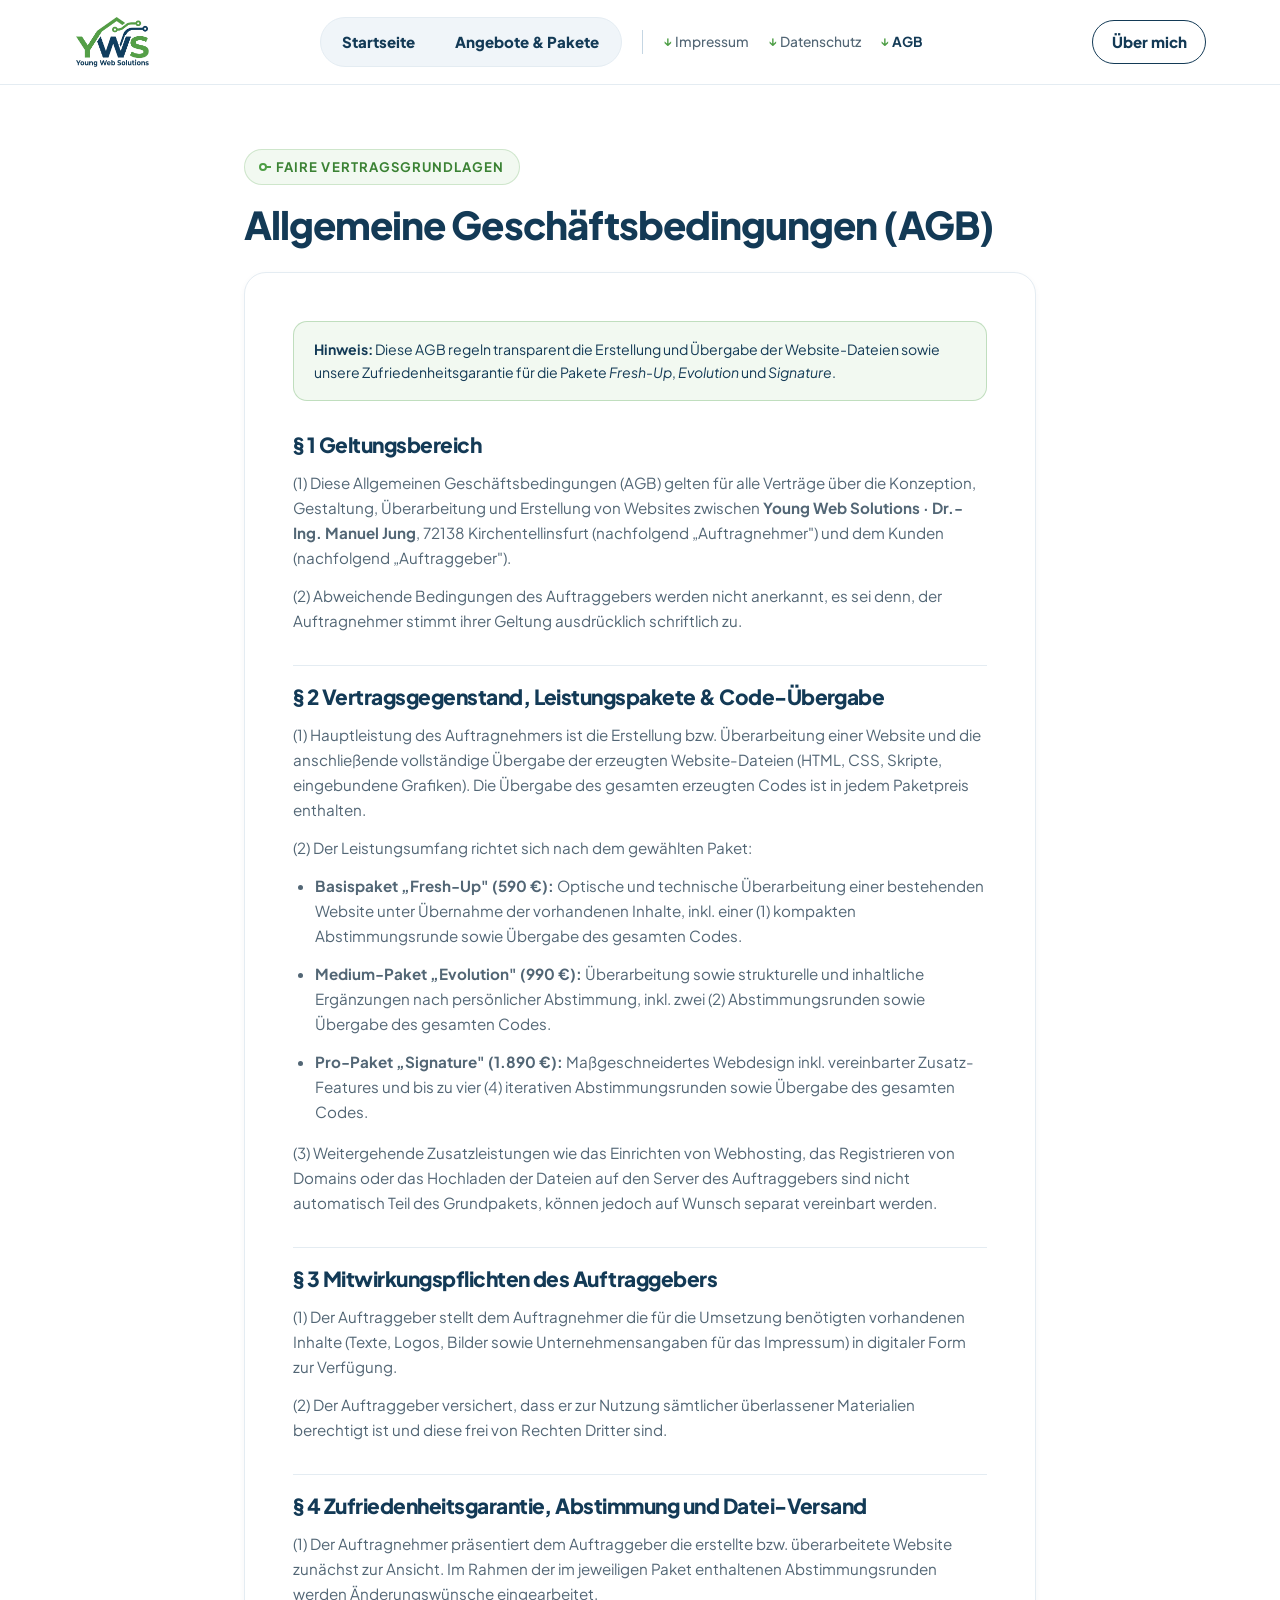
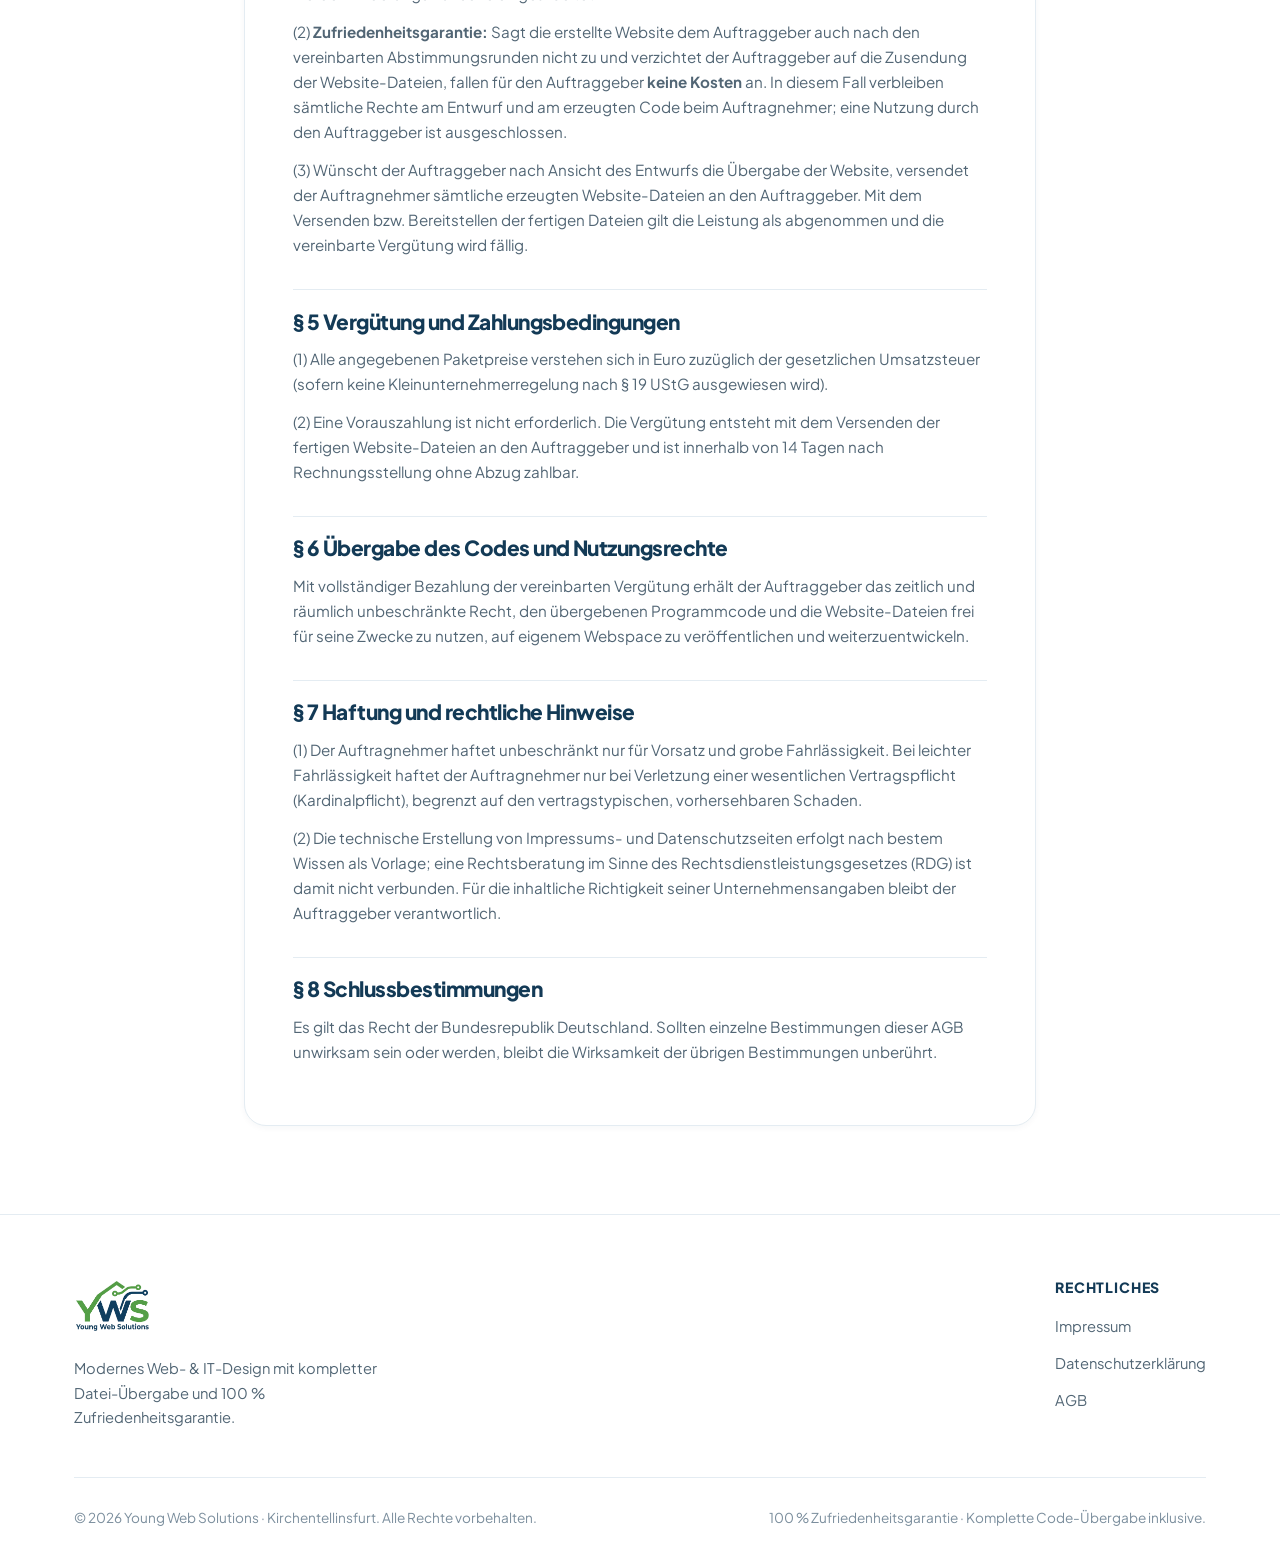
==== commit a09958d0: "Kleinere Anpassungen bzgl. Wording und Format" ====
--- a/agb.html
+++ b/agb.html
@@ -142,26 +142,8 @@
             <img src="assets/logo.png" alt="Young Web Solutions Logo" width="145" height="48" />
           </a>
           <p>
-            Modernes Web- &amp; IT-Design aus dem Schwabenländle mit kompletter Datei-Übergabe und 100 % Zufriedenheitsgarantie.
+            Modernes Web- &amp; IT-Design mit kompletter Datei-Übergabe und 100 % Zufriedenheitsgarantie.
           </p>
-        </div>
-
-        <div>
-          <h4 class="footer-title">Navigation</h4>
-          <ul class="footer-links">
-            <li><a href="index.html">Startseite</a></li>
-            <li><a href="angebote.html">Angebote &amp; Pakete</a></li>
-            <li><a href="ueber-uns.html">Über mich</a></li>
-          </ul>
-        </div>
-
-        <div>
-          <h4 class="footer-title">Unsere Pakete</h4>
-          <ul class="footer-links">
-            <li><a href="angebote.html?paket=freshup">01 · Fresh-Up (590 €)</a></li>
-            <li><a href="angebote.html?paket=evolution">02 · Evolution (990 €)</a></li>
-            <li><a href="angebote.html?paket=signature">03 · Signature (1.890 €)</a></li>
-          </ul>
         </div>
 
         <div>
--- a/styles.css
+++ b/styles.css
@@ -55,6 +55,7 @@
   color: var(--text-main);
   font-family: 'Plus Jakarta Sans', -apple-system, BlinkMacSystemFont, 'Segoe UI', Roboto, sans-serif;
   -webkit-font-smoothing: antialiased;
+  overflow-x: hidden;
 }
 
 body {
@@ -62,6 +63,7 @@
   color: var(--text-main);
   line-height: 1.65;
   overflow-x: hidden;
+  width: 100%;
   display: flex;
   flex-direction: column;
   min-height: 100vh;
@@ -366,7 +368,9 @@
   cursor: pointer;
   transition: all var(--transition);
   text-decoration: none;
-  white-space: nowrap;
+  white-space: normal;
+  text-align: center;
+  max-width: 100%;
 }
 
 .btn--primary {
@@ -493,6 +497,8 @@
   display: flex;
   align-items: center;
   justify-content: space-between;
+  flex-wrap: wrap;
+  gap: 0.5rem;
   margin-bottom: 1.15rem;
   padding-bottom: 0.9rem;
   border-bottom: 1px solid var(--border-light);
@@ -1279,8 +1285,10 @@
 }
 
 .footer-grid {
-  display: grid;
-  grid-template-columns: 1.4fr 1fr 1fr 1fr;
+  display: flex;
+  justify-content: space-between;
+  align-items: flex-start;
+  flex-wrap: wrap;
   gap: 2.5rem;
   padding-bottom: 3rem;
   border-bottom: 1px solid var(--border-light);
@@ -1417,7 +1425,7 @@
   .hero-grid,
   .contact-grid,
   .about-grid {
-    grid-template-columns: 1fr;
+    grid-template-columns: minmax(0, 1fr);
   }
 
   .guarantee-banner {
@@ -1429,11 +1437,7 @@
   .pricing-grid,
   .steps-grid,
   .finder-options {
-    grid-template-columns: 1fr;
-  }
-
-  .footer-grid {
-    grid-template-columns: 1fr 1fr;
+    grid-template-columns: minmax(0, 1fr);
   }
 }
 
@@ -1461,10 +1465,22 @@
     display: flex;
   }
 
-  .nav-group-pages,
+  .nav-group-pages {
+    flex-direction: row;
+    align-items: center;
+    width: auto;
+    max-width: 100%;
+  }
+
+  .nav-link--page {
+    white-space: nowrap;
+  }
+
   .nav-group-sections {
-    flex-direction: column;
-    align-items: flex-start;
+    flex-direction: row;
+    flex-wrap: wrap;
+    align-items: center;
+    gap: 1.15rem;
     width: 100%;
   }
 
@@ -1474,9 +1490,13 @@
     margin: 0.35rem 0;
   }
 
-  .form-row,
+  .form-row {
+    grid-template-columns: 1fr;
+  }
+
   .footer-grid {
-    grid-template-columns: 1fr;
+    flex-direction: column;
+    gap: 2rem;
   }
 
   .legal-card {
